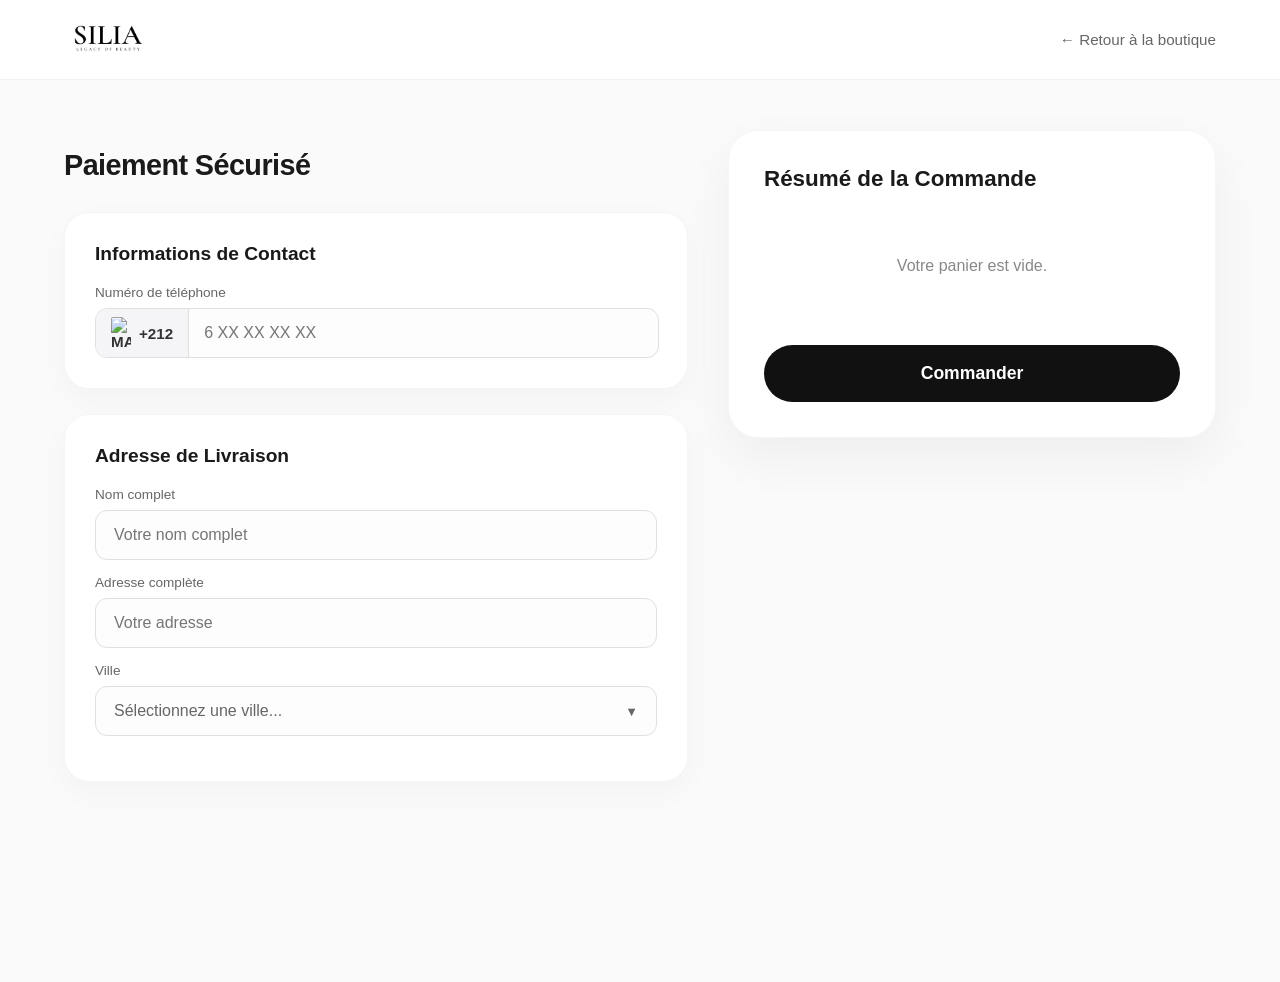
==== checkout.html @ d3fa68a4 "Initial commit of SILIA frontend files" ====
<!DOCTYPE html>
<html lang="en">
<head>
  <meta charset="UTF-8">
  <meta name="viewport" content="width=device-width, initial-scale=1.0">
  <title>Paiement - SILIA Cosmetics</title>
  <meta property="og:title" content="Paiement - SILIA Cosmetics">
  <meta property="og:description" content="Finalisez votre commande de produits de beauté haut de gamme SILIA.">
  <meta property="og:image" content="https://e-silia.github.io/SILIA/assets/img/share_image.jpg">
  <meta property="og:url" content="https://e-silia.github.io/SILIA/checkout.html">
  <meta name="twitter:card" content="summary_large_image">
  <link rel="icon" type="image/png" href="assets/img/favicon.png">
  <style>
    /* Premium CSS Variables */
    :root {
      --bg-color: #fafafa;
      --text-color: #1a1a1a;
      --glass-bg: rgba(255, 255, 255, 0.8);
      --glass-border: rgba(255, 255, 255, 0.6);
      --offer-highlight: #ff4d4f;
    }
    body {
      font-family: -apple-system, BlinkMacSystemFont, "SF Pro Display", "Segoe UI", Roboto, sans-serif;
      background-color: var(--bg-color);
      color: var(--text-color);
      margin: 0;
      padding: 0;
      -webkit-font-smoothing: antialiased;
    }
    
    /* Header (Simple) */
    .header {
      padding: 20px 5%;
      display: flex;
      justify-content: space-between;
      align-items: center;
      background: #fff;
      border-bottom: 1px solid rgba(0,0,0,0.05);
    }
    .logo img { height: 35px; mix-blend-mode: multiply; }
    .back-btn { text-decoration: none; color: #666; font-weight: 500; font-size: 0.95rem; }
    .back-btn:hover { color: #111; }

    /* Layout Container */
    .checkout-container {
      max-width: 1200px;
      margin: 50px auto;
      padding: 0 5%;
      display: flex;
      gap: 40px;
      align-items: flex-start;
    }

    /* Left Form Area */
    .checkout-form {
      flex: 1.5;
    }
    .section-title {
      font-size: 1.8rem;
      font-weight: 700;
      margin-bottom: 30px;
      letter-spacing: -0.02em;
    }
    
    /* Bento Box Form Groups */
    .form-group {
      background: #fff;
      border-radius: 25px;
      padding: 30px;
      margin-bottom: 25px;
      box-shadow: 0 10px 30px rgba(0,0,0,0.03);
      border: 1px solid rgba(0,0,0,0.04);
    }
    .form-group h3 { margin-top: 0; margin-bottom: 20px; font-size: 1.2rem; }

    .input-row { display: flex; gap: 15px; margin-bottom: 15px; }
    .input-col { flex: 1; }
    
    label { display: block; font-size: 0.85rem; color: #666; margin-bottom: 8px; font-weight: 500; }
    input[type="text"], input[type="email"] {
      width: 100%;
      padding: 15px 18px;
      border-radius: 12px;
      border: 1px solid #e0e0e0;
      font-size: 1rem;
      background: #fdfdfd;
      transition: all 0.3s;
      box-sizing: border-box;
    }
    input[type="text"]:focus, input[type="email"]:focus {
      outline: none;
      border-color: var(--offer-highlight);
      box-shadow: 0 0 0 4px rgba(255, 77, 79, 0.1);
    }

    /* Custom Dropdown */
    .custom-dropdown {
      position: relative; width: 100%;
    }
    .dropdown-header {
      padding: 15px 18px; border-radius: 12px; border: 1px solid #e0e0e0;
      background: #fdfdfd; font-size: 1rem; cursor: pointer; display: flex;
      justify-content: space-between; align-items: center; color: #666;
    }
    .dropdown-header.active { border-color: var(--offer-highlight); }
    .dropdown-header span { font-size: 0.8rem; }
    .dropdown-body {
      position: absolute; top: calc(100% + 5px); left: 0; width: 100%;
      background: #fff; border-radius: 12px; box-shadow: 0 10px 30px rgba(0,0,0,0.1);
      border: 1px solid rgba(0,0,0,0.05); z-index: 100; opacity: 0; visibility: hidden;
      transform: translateY(-10px); transition: all 0.2s; overflow: hidden;
    }
    .dropdown-body.show { opacity: 1; visibility: visible; transform: translateY(0); }
    .dropdown-search {
      width: 100%; border: none !important; border-bottom: 1px solid #eee !important;
      border-radius: 0 !important; padding: 15px !important; box-shadow: none !important;
    }
    .dropdown-list {
      list-style: none; margin: 0; padding: 0; max-height: 200px; overflow-y: auto;
    }
    .dropdown-list li {
      padding: 12px 18px; cursor: pointer; font-size: 0.95rem; border-bottom: 1px solid #fafafa; transition: background 0.2s;
    }
    .dropdown-list li:hover { background: #fff5f5; color: var(--offer-highlight); }

    /* Right Order Summary */
    .order-summary {
      flex: 1;
      background: #fff;
      border-radius: 30px;
      padding: 35px;
      position: sticky;
      top: 30px;
      box-shadow: 0 20px 50px rgba(0,0,0,0.05);
      border: 1px solid rgba(0,0,0,0.04);
    }
    .order-summary h3 { margin-top: 0; margin-bottom: 25px; font-size: 1.4rem; }

    .summary-item { display: flex; gap: 15px; align-items: center; margin-bottom: 20px; }
    .summary-img { width: 70px; height: 70px; border-radius: 15px; object-fit: cover; }
    .summary-info { flex: 1; }
    .summary-info h4 { margin: 0 0 5px 0; font-size: 1rem; }
    .summary-info p { margin: 0; color: #888; font-size: 0.9rem; }
    .summary-price { font-weight: 600; }

    .pricing-totals {
      margin-top: 30px;
      padding-top: 20px;
      border-top: 1px dashed #e0e0e0;
    }
    .pricing-row {
      display: flex; justify-content: space-between; margin-bottom: 15px; font-size: 1rem; color: #555;
    }
    .pricing-row.discount { color: #388e3c; } /* Green for discount */
    .pricing-row.total {
      font-size: 1.4rem; font-weight: 700; color: #111; margin-top: 20px; padding-top: 20px; border-top: 1px solid #eee;
    }

    .btn-pay {
      width: 100%;
      background: #111;
      color: #fff;
      border: none;
      padding: 18px;
      border-radius: 30px;
      font-size: 1.1rem;
      font-weight: 600;
      margin-top: 30px;
      cursor: pointer;
      transition: all 0.3s;
    }
    .btn-pay:hover {
      background: var(--offer-highlight);
      transform: translateY(-3px);
      box-shadow: 0 15px 30px rgba(255, 77, 79, 0.2);
    }


    /* Phone Input */
    .phone-input-group {
      display: flex; align-items: stretch; width: 100%;
      border-radius: 12px; border: 1px solid #e0e0e0;
      background: #fdfdfd; transition: all 0.3s;
      overflow: hidden;
    }
    .phone-input-group:focus-within {
      border-color: var(--offer-highlight);
      box-shadow: 0 0 0 4px rgba(255, 77, 79, 0.1);
    }
    .phone-prefix {
      display: flex; align-items: center; gap: 8px;
      padding: 0 15px; background: #f5f5f7;
      border-right: 1px solid #e0e0e0; font-weight: 600;
      font-size: 0.95rem; color: #333;
    }
    .phone-input-group input[type="tel"] {
      flex: 1; border: none; outline: none; background: transparent;
      padding: 15px; font-size: 1rem; width: 100%;
    }
    .phone-input-group input[type="tel"]:focus {
      box-shadow: none; border: none;
    }

    .empty-cart-msg {
      text-align: center; color: #888; padding: 40px 0;
    }

    /* Mobile */
    @media (max-width: 900px) {
      .checkout-container {
        flex-direction: column;
        margin: 20px auto;
        padding: 0 4%;
        gap: 20px;
      }
      .checkout-form, .order-summary {
        width: 100%;
        box-sizing: border-box;
        flex: auto;
      }
      .order-summary {
        position: static;
        margin-bottom: 30px;
        padding: 25px 20px;
        border-radius: 20px;
      }
      .form-group {
        padding: 20px;
        border-radius: 18px;
      }
      .input-row {
        flex-direction: column;
        gap: 0;
      }
      .input-col { margin-bottom: 15px; }
      .section-title { font-size: 1.5rem; }
      .summary-img { width: 55px; height: 55px; }
      .btn-pay { padding: 16px; font-size: 1rem; }
      .header { padding: 15px 4%; }
    }
  </style>
  <script src="https://cdn.jsdelivr.net/npm/@supabase/supabase-js@2"></script>
  <script src="assets/js/supabaseClient.js"></script>
</head>
<body>

  <!-- Header -->
  <header class="header">
    <a href="index.html" class="logo"><img src="assets/img/logo.png" alt="Silia Logo"></a>
    <a href="index.html" class="back-btn">← Retour à la boutique</a>
  </header>

  <!-- Checkout Container -->
  <div class="checkout-container">
    
    <!-- Form Area -->
    <div class="checkout-form">
      <h1 class="section-title">Paiement Sécurisé</h1>
      
      <div class="form-group">
        <h3>Informations de Contact</h3>
        <label>Numéro de téléphone</label>
        <div class="phone-input-group">
          <div class="phone-prefix">
            <img src="https://flagcdn.com/w20/ma.png" alt="MA" style="width:20px; border-radius:2px;">
            +212
          </div>
          <input type="tel" placeholder="6 XX XX XX XX" maxlength="15">
        </div>
      </div>

      <div class="form-group">
        <h3>Adresse de Livraison</h3>
        <div class="input-row">
          <div class="input-col">
            <label>Nom complet</label>
            <input type="text" id="fullName" placeholder="Votre nom complet">
          </div>
        </div>
        <div class="input-row">
          <div class="input-col">
            <label>Adresse complète</label>
            <input type="text" placeholder="Votre adresse">
          </div>
        </div>
        <div class="input-row">
          <div class="input-col">
            <label>Ville</label>
            <div class="custom-dropdown" id="cityDropdown">
              <div class="dropdown-header" onclick="toggleDropdown()">Sélectionnez une ville... <span>▼</span></div>
              <div class="dropdown-body" id="dropdownBody">
                <input type="text" class="dropdown-search" id="citySearch" placeholder="Rechercher une ville..." onkeyup="filterCities()">
                <ul class="dropdown-list" id="cityList"></ul>
              </div>
            </div>
            <input type="hidden" name="city" id="selectedCity">
          </div>
        </div>
      </div>


    </div>

    <!-- Order Summary Area -->
    <div class="order-summary">
      <h3>Résumé de la Commande</h3>
      
      <div id="checkoutItemsList">
        <div class="empty-cart-msg">Votre panier est vide.</div>
      </div>

      <div class="pricing-totals" id="pricingTotals" style="display: none;">
        <div class="pricing-row">
          <span>Prix Original</span>
          <span id="originalPrice" style="text-decoration: line-through; color: #999;">0 MAD</span>
        </div>
        <div class="pricing-row discount">
          <span>Vous économisez</span>
          <span id="discountAmount">-0 MAD</span>
        </div>
        <div class="pricing-row">
          <span>Livraison</span>
          <span>Gratuite</span>
        </div>
        <div class="pricing-row total">
          <span>Net à Payer</span>
          <span id="netToPay">0 MAD</span>
        </div>
      </div>

      <button class="btn-pay" onclick="placeOrder()">Commander</button>
    </div>

  </div>

  <script>
    document.addEventListener('DOMContentLoaded', () => {
      const savedCart = localStorage.getItem('siliaCart');
      if (savedCart) {
        try {
          const cartData = JSON.parse(savedCart);
          if (cartData.items && cartData.items.length > 0) {
            renderCart(cartData.items);
            document.getElementById('pricingTotals').style.display = 'block';
          }
        } catch(e) {}
      }
    });

    const moroccoCities = [
      "Casablanca", "Rabat", "Fes", "Marrakech", "Tangier", "Agadir", "Meknes", "Oujda", 
      "Kenitra", "Tetouan", "Safi", "Mohammedia", "Khouribga", "El Jadida", "Beni Mellal",
      "Nador", "Taza", "Settat", "Ksar El Kebir", "Larache", "Khemisset", "Guelmim",
      "Berrechid", "Taourirt", "Taroudant", "Essaouira", "Dakhla", "Laayoune"
    ];

    const cityListEl = document.getElementById('cityList');
    const dropdownHeader = document.querySelector('.dropdown-header');
    const dropdownBody = document.getElementById('dropdownBody');
    const citySearch = document.getElementById('citySearch');
    const selectedCity = document.getElementById('selectedCity');

    function populateCities(cities) {
      if(!cityListEl) return;
      cityListEl.innerHTML = '';
      cities.forEach(city => {
        const li = document.createElement('li');
        li.textContent = city;
        li.onclick = () => selectCity(city);
        cityListEl.appendChild(li);
      });
    }

    function toggleDropdown() {
      if(!dropdownBody) return;
      dropdownBody.classList.toggle('show');
      dropdownHeader.classList.toggle('active');
      if(dropdownBody.classList.contains('show')) {
        citySearch.focus();
      }
    }

    function selectCity(city) {
      dropdownHeader.innerHTML = `${city} <span>▼</span>`;
      dropdownHeader.style.color = '#111';
      selectedCity.value = city;
      toggleDropdown();
    }

    function filterCities() {
      const val = citySearch.value.toLowerCase();
      const filtered = moroccoCities.filter(c => c.toLowerCase().includes(val));
      populateCities(filtered);
    }

    document.addEventListener('click', (e) => {
      if(!e.target.closest('.custom-dropdown')) {
        if(dropdownBody) dropdownBody.classList.remove('show');
        if(dropdownHeader) dropdownHeader.classList.remove('active');
      }
    });

    if(cityListEl) populateCities(moroccoCities);

    window.changeQty = function(title, delta) {
      let items = JSON.parse(localStorage.getItem('siliaCart') || '{"items":[]}').items;
      if(delta > 0) {
        // Find one matching item and duplicate it
        const itemToClone = items.find(i => i.title === title);
        if(itemToClone) items.push(itemToClone);
      } else if(delta < 0) {
        // Remove exactly one matching item
        const indexToRemove = items.findIndex(i => i.title === title);
        if(indexToRemove > -1) items.splice(indexToRemove, 1);
      }
      localStorage.setItem('siliaCart', JSON.stringify({items}));
      renderCart(items);
    };

    window.removeProduct = function(title) {
      let items = JSON.parse(localStorage.getItem('siliaCart') || '{"items":[]}').items;
      items = items.filter(i => i.title !== title);
      localStorage.setItem('siliaCart', JSON.stringify({items}));
      renderCart(items);
    };

    function renderCart(items) {
      const listEl = document.getElementById('checkoutItemsList');
      listEl.innerHTML = '';

      if (!items || items.length === 0) {
        listEl.innerHTML = `
          <div style="text-align:center; padding:40px 20px; color:#999;">
            <div style="font-size:2.5rem; margin-bottom:10px;">🛒</div>
            <p style="font-weight:600; margin-bottom:15px;">Votre panier est vide</p>
            <a href="index.html" style="color:#ff4d4f; font-weight:600; text-decoration:none;">← Retour à la boutique</a>
          </div>`;
        document.getElementById('pricingTotals').style.display = 'none';
        return;
      }

      let netTotal = 0;
      let totalOldPrice = 0;

      // Group items by title
      const grouped = [];
      items.forEach(item => {
        const existing = grouped.find(g => g.title === item.title);
        if(existing) { 
          existing.qty += 1; 
        } else { 
          grouped.push({ ...item, qty: 1 }); 
        }
      });

      grouped.forEach(item => {
        const priceNum = parseInt(String(item.price).replace(/[^0-9]/g, '').trim()) || 0;
        const oldPriceNum = parseInt(String(item.oldPrice || '').replace(/[^0-9]/g, '').trim()) || 0;
        
        const linePrice = priceNum * item.qty;
        const lineOldPrice = (oldPriceNum || priceNum) * item.qty;

        netTotal += linePrice;
        totalOldPrice += lineOldPrice; 

        // Escape quotes for inline click handler
        const safeTitle = item.title.replace(/'/g, "\\'");

        listEl.innerHTML += `
          <div class="summary-item" style="position:relative; align-items: flex-start;">
            <button onclick="removeProduct('${safeTitle}')" title="Remove Item" style="position:absolute; top: -5px; right: 0; background: #fff; color: #ff4d4f; border: 1px solid #ff4d4f; border-radius: 50%; width: 22px; height: 22px; font-size: 0.75rem; cursor: pointer; display: flex; align-items: center; justify-content: center; z-index: 2; box-shadow: 0 4px 8px rgba(0,0,0,0.05); transition: all 0.2s;" onmouseover="this.style.background='#ff4d4f'; this.style.color='#fff';" onmouseout="this.style.background='#fff'; this.style.color='#ff4d4f';">✕</button>
            <img src="${item.img || ''}" alt="${item.title}" class="summary-img"
              onerror="this.style.background='#f5f5f7'; this.removeAttribute('src')">
            <div class="summary-info">
              <h4 style="padding-right: 15px; margin-bottom: 5px; font-size: 0.95rem;">${item.title}</h4>
              <div style="display: flex; align-items: center; gap: 8px; margin-top: 8px;">
                <button onclick="changeQty('${safeTitle}', -1)" style="border: 1px solid #e0e0e0; background: #fff; color: #111; width: 26px; height: 26px; border-radius: 50%; cursor: pointer; display: flex; align-items: center; justify-content: center; font-size: 1rem; transition: all 0.2s;">−</button>
                <span style="font-weight: 700; font-size: 0.9rem; min-width: 12px; text-align: center;">${item.qty}</span>
                <button onclick="changeQty('${safeTitle}', 1)" style="border: 1px solid #e0e0e0; background: #fff; color: #111; width: 26px; height: 26px; border-radius: 50%; cursor: pointer; display: flex; align-items: center; justify-content: center; font-size: 1rem; transition: all 0.2s;">+</button>
              </div>
            </div>
            <div class="summary-price" style="align-self: center; font-size: 0.95rem; white-space: nowrap;">${linePrice} MAD</div>
          </div>
        `;
      });

      const saved = totalOldPrice - netTotal;
      document.getElementById('originalPrice').textContent = totalOldPrice + ' MAD';
      document.getElementById('discountAmount').textContent = saved > 0 ? '-' + saved + ' MAD' : 'Cadeau 🎁';
      document.getElementById('netToPay').textContent = netTotal + ' MAD';
      document.getElementById('pricingTotals').style.display = 'block';
    }

    async function placeOrder() {
      const savedCart = localStorage.getItem('siliaCart');
      if(!savedCart || JSON.parse(savedCart).items.length === 0) {
        alert("Votre panier est vide !");
        return;
      }
      
      const items = JSON.parse(savedCart).items;
      
      // Capture form data
      const phoneInput = document.querySelector('.phone-input-group input').value;
      const fullName = document.getElementById('fullName').value;
      let city = document.getElementById('selectedCity').value;
      if(!city) {
        const header = document.querySelector('.dropdown-header');
        if(header) city = header.innerText.replace('▼','').trim();
      }
      
      if(!phoneInput || !fullName || city === 'Sélectionnez une ville...' || city === 'City') {
        alert("Veuillez renseigner votre numéro de téléphone, votre nom complet et votre ville.");
        return;
      }

      // Calculate total and group items for DB
      let netTotal = 0;
      const groupedItems = [];
      
      items.forEach(item => {
        netTotal += parseInt(item.price.replace('MAD', '').replace('$', '').replace(',', '').trim());
        
        const existing = groupedItems.find(g => g.title === item.title);
        if (existing) {
          existing.qty += 1;
        } else {
          groupedItems.push({ ...item, qty: 1 });
        }
      });

      const orderData = {
        id: 'ORD-' + Math.floor(100000 + Math.random() * 900000),
        customer_name: fullName.trim(),
        phone: `+212 ${phoneInput}`,
        city: city,
        total: `${netTotal} MAD`,
        status: 'Pending',
        items: groupedItems,
        created_at: new Date().toISOString()
      };

      const btn = document.querySelector('.checkout-btn') || document.querySelector('.btn-pay');
      const originalText = btn.innerHTML;
      btn.innerHTML = 'Traitement sécurisé en cours...';
      btn.disabled = true;

      try {
        await saveOrder(orderData);
        localStorage.removeItem('siliaCart');
        window.location.href = 'success.html?id=' + orderData.id;
      } catch (e) {
        console.error("Order failed", e);
        alert("Une erreur s'est produite. Veuillez réessayer.");
        btn.innerHTML = originalText;
        btn.disabled = false;
      }
    }
  </script>
</body>
</html>
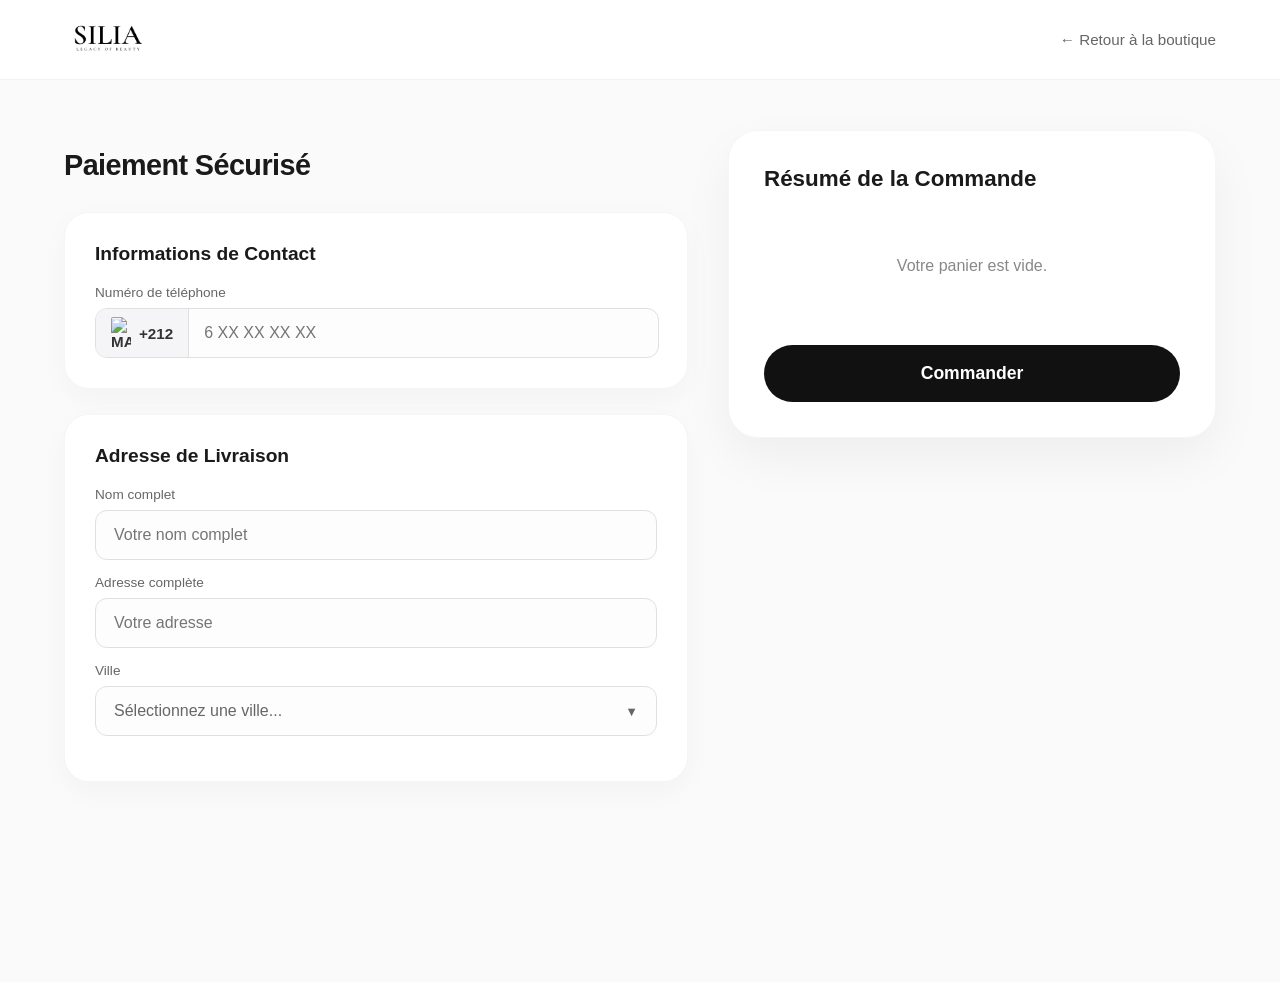
==== commit 8ab13b2a: "Update cities array in checkout with exhaustive list" ====
--- a/checkout.html
+++ b/checkout.html
@@ -348,10 +348,7 @@
     });
 
     const moroccoCities = [
-      "Casablanca", "Rabat", "Fes", "Marrakech", "Tangier", "Agadir", "Meknes", "Oujda", 
-      "Kenitra", "Tetouan", "Safi", "Mohammedia", "Khouribga", "El Jadida", "Beni Mellal",
-      "Nador", "Taza", "Settat", "Ksar El Kebir", "Larache", "Khemisset", "Guelmim",
-      "Berrechid", "Taourirt", "Taroudant", "Essaouira", "Dakhla", "Laayoune"
+      "Casablanca", "Fez", "Tangier", "Marrakesh", "Salé", "Meknes", "Rabat", "Oujda", "Kenitra", "Agadir", "Tetouan", "Temara", "Safi", "Mohammedia", "Khouribga", "El Jadida", "Beni Mellal", "Aït Melloul", "Nador", "Dar Bouazza", "Taza", "Settat", "Berrechid", "Khemisset", "Inezgane", "Ksar El Kebir", "Larache", "Guelmim", "Khenifra", "Berkane", "Taourirt", "Bouskoura", "Fquih Ben Salah", "Dcheira El Jihadia", "Oued Zem", "El Kelaa Des Sraghna", "Sidi Slimane", "Errachidia", "Guercif", "Oulad Teima", "Ben Guerir", "Tifelt", "Lqliaa", "Taroudant", "Sefrou", "Essaouira", "Fnideq", "Sidi Kacem", "Tiznit", "Tan-Tan", "Ouarzazate", "Souk El Arbaa", "Youssoufia", "Lahraouyine", "Martil", "Ain Harrouda", "Suq as-Sabt Awlad an-Nama", "Skhirat", "Ouazzane", "Benslimane", "Al Hoceima", "Beni Ansar", "M'diq", "Sidi Bennour", "Midelt", "Azrou", "Drargua", "Agourai", "Ahfir", "Ain Aouda", "Ain Beni Mathar", "Ain El Aouda", "Ain Jemaa", "Ain Karma", "Ain Leuh", "Ait Daoud", "Ait Iaaza", "Ait Ourir", "Akka", "Aklim", "Aknoul", "Al Aaroui", "Alnif", "Amizmiz", "Anzi", "Arbaoua", "Arfoud", "Asilah", "Assa", "Aoufous", "Azemmour", "Azilal", "Bab Berred", "Bab Taza", "Bejaad", "Ben Ahmed", "Beni Bouayach", "Beni Drar", "Beni Tadjite", "Bouanane", "Bouarfa", "Bouznika", "Boujad", "Boujdour", "Bouknadel", "Boulemane", "Boumalne Dades", "Chefchaouen", "Chichaoua", "Dakhla", "Demnate", "El Aioun Sidi Mellouk", "El Hajeb", "El Hancha", "El Ksiba", "El Marsa", "El Menzel", "Er-Rich", "Figuig", "Foum Zguid", "Ghafsai", "Goulmima", "Had Kourt", "Idelsane", "Ifrane", "Imintanoute", "Imouzzer Kandar", "Imouzzer Marmoucha", "Imzouren", "Itzer", "Jerada", "Jorf", "Jorf El Melha", "Kalaat M'Gouna", "Kasba Tadla", "Karia Ba Mohamed", "Kelaat-M'Gouna", "Ksar Sghir", "Laayoune", "Lalla Mimouna", "Lixus", "Madagh", "Massa", "Mechra Bel Ksiri", "Mediek", "Mehdya", "Merzouga", "M'hamid El Ghizlane", "Mirleft", "Missour", "Moulay Abdallah", "Moulay Bousselham", "Moulay Brahim", "Moulay Driss Zerhoun", "Moulay Yacoub", "N'Zalat Bni Amar", "Oualidia", "Ouezzane", "Oulad Abbou", "Oulad Amrane", "Oulad Ayad", "Oulad Berhil", "Oulad Frej", "Oulad Ghadbane", "Oulad M'Barek", "Oulad Saïd", "Oulad Tayeb", "Oulad Yaich", "Oulad Zbair", "Oulmès", "Ounagha", "Outat El Haj", "Ribate El Kheir", "Rissani", "Rommani", "Saidia", "Seba Ayoun", "Sebt Gzoula", "Selouane", "Sidi Abdallah Ghiat", "Sidi Allal El Bahraoui", "Sidi Allal Tazi", "Sidi Bouknadel", "Sidi Bou Othmane", "Sidi Ifni", "Sidi Jaber", "Sidi Lyamani", "Sidi Mohamed Lahmar", "Sidi Rahhal", "Sidi Smaïl", "Sidi Yahya El Gharb", "Sidi Yahya Zaer", "Skhour Rehamna", "Smara", "Tahannaout", "Tahla", "Talmest", "Talsint", "Tamansourt", "Tamesna", "Tamanar", "Tamraght", "Tanant", "Tarfaya", "Targuist", "Taznakht", "Temsia", "Tiflet", "Tighassaline", "Tighza", "Tinghir", "Tinjdad", "Tisnit", "Tizgui", "Tiztoutine", "Tounfite", "Zaio", "Zag", "Zagora", "Zaviat Cheikh", "Zeghanghane", "Zemamra", "Zinat"
     ];
 
     const cityListEl = document.getElementById('cityList');
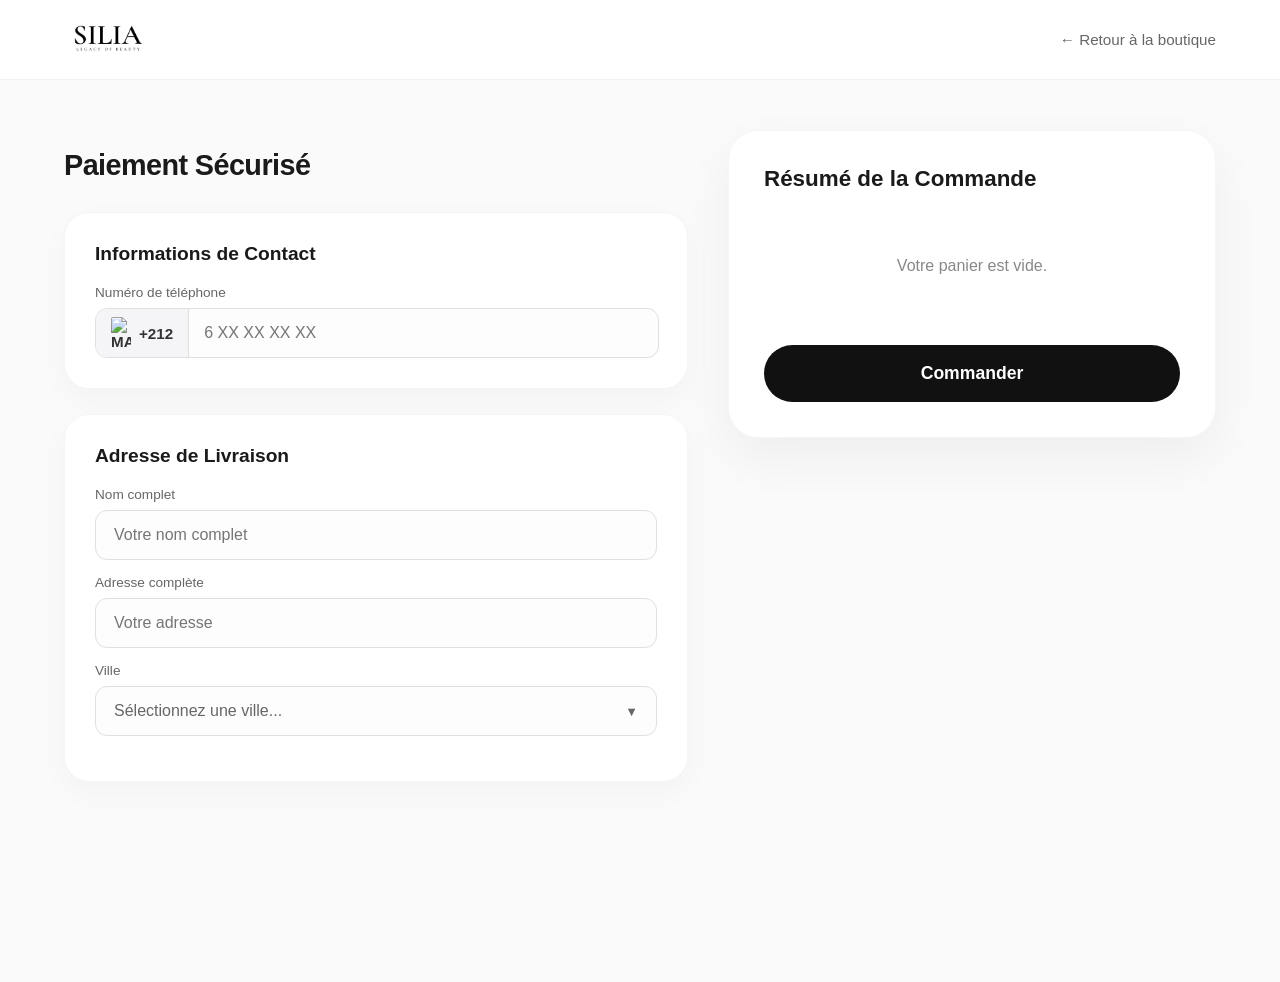
==== commit 7d11f0de: "Increase font size of old prices and discount badges" ====
--- a/checkout.html
+++ b/checkout.html
@@ -312,7 +312,7 @@
       <div class="pricing-totals" id="pricingTotals" style="display: none;">
         <div class="pricing-row">
           <span>Prix Original</span>
-          <span id="originalPrice" style="text-decoration: line-through; color: #999;">0 MAD</span>
+          <span id="originalPrice" style="text-decoration: line-through; color: #999; font-size: 1.5rem; font-weight: 600;">0 MAD</span>
         </div>
         <div class="pricing-row discount">
           <span>Vous économisez</span>
